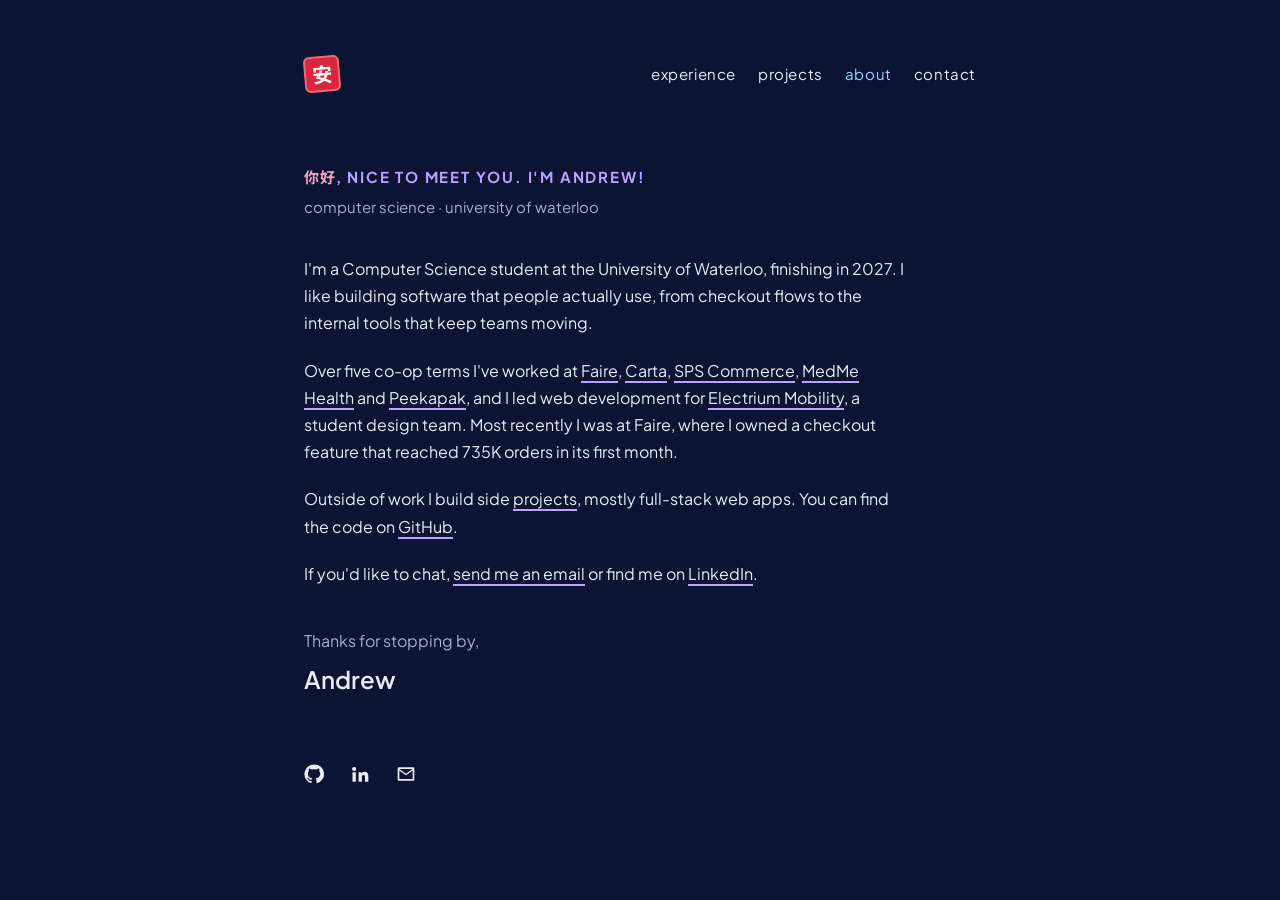
==== about.html @ 0b57cb0e "Restructure site after tianhuiyang.me Experience is now the home page with one-line entries and a "m" ====
<!doctype html>
<html lang="en">
<head>
  <meta charset="utf-8">
  <meta name="viewport" content="width=device-width, initial-scale=1">
  <title>About · Andrew Au</title>
  <meta name="description" content="About Andrew Au, Computer Science student at the University of Waterloo.">
  <meta name="theme-color" content="#0b1533">
  <meta property="og:title" content="About · Andrew Au">
  <meta property="og:description" content="About Andrew Au, Computer Science student at the University of Waterloo.">
  <meta property="og:type" content="website">
  <link rel="icon" href="assets/favicon.svg" type="image/svg+xml">
  <link rel="preconnect" href="https://fonts.googleapis.com">
  <link rel="preconnect" href="https://fonts.gstatic.com" crossorigin>
  <link href="https://fonts.googleapis.com/css2?family=Plus+Jakarta+Sans:wght@400;500;600;700&family=Noto+Sans+TC:wght@400;700&display=swap" rel="stylesheet">
  <link rel="stylesheet" href="style.css">
</head>
<body>
  <div class="page">
    <header class="site-head">
      <!-- TODO: swap 安 for a character from your Chinese name (also in assets/favicon.svg). -->
      <a class="seal" href="index.html" aria-label="Andrew Au, home" lang="zh-Hant">安</a>
      <nav class="site-nav" aria-label="Main">
        <a href="index.html">experience</a>
        <a href="projects.html">projects</a>
        <a href="about.html" aria-current="page">about</a>
        <a href="mailto:a6au@uwaterloo.ca">contact</a>
      </nav>
    </header>

    <main>
      <section class="letter">
        <h2 class="label"><span class="zh" lang="zh-Hant">你好</span>, nice to meet you. I'm Andrew!</h2>
        <p class="sub">computer science · university of waterloo</p>

        <p>
          I'm a Computer Science student at the University of Waterloo, finishing in 2027.
          I like building software that people actually use, from checkout flows to the
          internal tools that keep teams moving.
        </p>
        <p>
          Over five co-op terms I've worked at
          <a href="index.html#faire">Faire</a>,
          <a href="index.html#carta">Carta</a>,
          <a href="index.html#sps">SPS Commerce</a>,
          <a href="index.html#medme">MedMe Health</a> and
          <a href="index.html#peekapak">Peekapak</a>, and I led web development for
          <a href="index.html#electrium">Electrium Mobility</a>, a student design team.
          Most recently I was at Faire, where I owned a checkout feature that reached
          735K orders in its first month.
        </p>
        <p>
          Outside of work I build side <a href="projects.html">projects</a>, mostly
          full-stack web apps. You can find the code on <a href="https://github.com/eysix">GitHub</a>.
        </p>
        <p>
          If you'd like to chat, <a href="mailto:a6au@uwaterloo.ca">send me an email</a>
          or find me on <a href="https://www.linkedin.com/in/andrewuau/">LinkedIn</a>.
        </p>

        <div class="signoff">
          <p>Thanks for stopping by,</p>
          <p class="signature">Andrew</p>
        </div>
      </section>
    </main>

    <footer class="socials">
      <a href="https://github.com/eysix" aria-label="GitHub">
        <svg viewBox="0 0 24 24" aria-hidden="true"><path d="M12 .5a11.5 11.5 0 0 0-3.64 22.41c.58.1.79-.25.79-.56v-2c-3.2.7-3.88-1.37-3.88-1.37-.52-1.33-1.28-1.69-1.28-1.69-1.05-.71.08-.7.08-.7 1.16.08 1.77 1.19 1.77 1.19 1.03 1.77 2.7 1.26 3.36.96.1-.75.4-1.26.73-1.55-2.55-.29-5.24-1.28-5.24-5.68 0-1.26.45-2.28 1.19-3.09-.12-.29-.52-1.46.11-3.05 0 0 .97-.31 3.17 1.18a11 11 0 0 1 5.77 0c2.2-1.49 3.17-1.18 3.17-1.18.63 1.59.23 2.76.11 3.05.74.81 1.19 1.83 1.19 3.09 0 4.41-2.69 5.38-5.25 5.67.41.36.78 1.06.78 2.14v3.17c0 .31.21.67.8.56A11.5 11.5 0 0 0 12 .5Z"/></svg>
      </a>
      <a href="https://www.linkedin.com/in/andrewuau/" aria-label="LinkedIn">
        <svg viewBox="0 0 24 24" aria-hidden="true"><path d="M4.98 3.5a2.5 2.5 0 1 1 0 5 2.5 2.5 0 0 1 0-5ZM3 9.75h4v11.5H3V9.75Zm6.5 0h3.83v1.57h.05c.53-1 1.84-2.07 3.8-2.07 4.06 0 4.82 2.67 4.82 6.15v5.85h-4v-5.19c0-1.24-.02-2.83-1.73-2.83-1.73 0-2 1.35-2 2.74v5.28h-4V9.75Z"/></svg>
      </a>
      <a href="mailto:a6au@uwaterloo.ca" aria-label="Email">
        <svg viewBox="0 0 24 24" aria-hidden="true"><path d="M2 5.5A1.5 1.5 0 0 1 3.5 4h17A1.5 1.5 0 0 1 22 5.5v13a1.5 1.5 0 0 1-1.5 1.5h-17A1.5 1.5 0 0 1 2 18.5v-13Zm2.2.5L12 11.6 19.8 6H4.2ZM20 7.9l-7.42 5.33a1 1 0 0 1-1.16 0L4 7.9V18h16V7.9Z"/></svg>
      </a>
    </footer>
  </div>
</body>
</html>
---- style.css ----
:root {
  --bg: #0b1533;          /* royal navy */
  --text: #e8ecf8;
  --muted: #a3aed0;
  --purple: #b9a3ff;
  --sky: #8fd3ff;
  --vermilion: #d7263d;   /* seal red */
  --blossom: #f6a5c0;     /* plum blossom pink */

  --font: "Plus Jakarta Sans", "Noto Sans TC", system-ui, -apple-system, "Segoe UI", Roboto, sans-serif;
  --font-zh: "Noto Sans TC", "PingFang TC", "Microsoft JhengHei", sans-serif;
  color-scheme: dark;
}

*,
*::before,
*::after {
  box-sizing: border-box;
}

body {
  margin: 0;
  background: var(--bg);
  color: var(--text);
  font-family: var(--font);
  font-size: 16px;
  line-height: 1.7;
  -webkit-font-smoothing: antialiased;
}

.page {
  max-width: 720px;
  margin: 0 auto;
  padding: 56px 24px 80px;
}

p {
  margin: 0 0 1.25em;
}

a {
  color: inherit;
  text-decoration: underline;
  text-decoration-color: var(--purple);
  text-decoration-thickness: 1.5px;
  text-underline-offset: 4px;
  transition: color 0.15s ease, text-decoration-color 0.15s ease;
}

a:hover {
  color: var(--sky);
  text-decoration-color: var(--sky);
}

:focus-visible {
  outline: 2px solid var(--sky);
  outline-offset: 3px;
  border-radius: 2px;
}

/* Header: seal on the left, menu on the right */
.site-head {
  display: flex;
  align-items: center;
  justify-content: space-between;
  gap: 16px;
  margin-bottom: 72px;
}

.seal {
  display: inline-grid;
  place-items: center;
  flex: none;
  width: 36px;
  height: 36px;
  border-radius: 6px;
  background: var(--vermilion);
  color: #fff4ef;
  font-family: var(--font-zh);
  font-size: 20px;
  font-weight: 700;
  line-height: 1;
  text-decoration: none;
  transform: rotate(-5deg);
  box-shadow: inset 0 0 0 2px rgba(255, 244, 239, 0.35);
}

.seal:hover {
  color: #fff4ef;
  transform: rotate(0deg);
}

.site-nav {
  display: flex;
  flex-wrap: wrap;
  justify-content: flex-end;
  gap: 4px 22px;
  font-size: 15px;
  letter-spacing: 0.04em;
}

.site-nav a {
  color: var(--text);
  text-decoration: none;
}

.site-nav a:hover,
.site-nav a[aria-current="page"] {
  color: var(--sky);
}

/* Sections: small spaced-out label, lowercase line under it */
section {
  margin-bottom: 64px;
}

.label {
  margin: 0;
  font-size: 15px;
  font-weight: 700;
  letter-spacing: 0.12em;
  text-transform: uppercase;
  color: var(--purple);
}

.label .zh {
  font-family: var(--font-zh);
  color: var(--blossom);
  letter-spacing: 0.05em;
}

.sub {
  margin: 4px 0 36px;
  font-size: 15px;
  color: var(--muted);
}

/* One-line entries */
.entry {
  margin-bottom: 32px;
}

.entry h3 {
  margin: 0;
  font-size: 17px;
  font-weight: 500;
  line-height: 1.5;
  letter-spacing: 0.01em;
}

.entry .meta {
  margin: 4px 0 0;
  font-size: 12.5px;
  letter-spacing: 0.08em;
  text-transform: uppercase;
  color: var(--muted);
}

.entry .links {
  display: flex;
  gap: 18px;
  margin: 6px 0 0;
  font-size: 14px;
}

.entry .links a {
  color: var(--sky);
  text-decoration-color: transparent;
}

.entry .links a:hover {
  text-decoration-color: var(--sky);
}

/* "more" toggle for full resume bullets */
details {
  margin-top: 6px;
  font-size: 15px;
  color: var(--muted);
}

summary {
  display: inline-block;
  cursor: pointer;
  list-style: none;
  font-size: 13px;
  letter-spacing: 0.04em;
  color: var(--sky);
}

summary::-webkit-details-marker {
  display: none;
}

summary::after {
  content: " +";
}

details[open] summary::after {
  content: " −";
}

details ul {
  list-style: none;
  margin: 10px 0 0;
  padding: 0;
}

details li {
  position: relative;
  padding-left: 22px;
  margin-bottom: 0.5em;
}

/* Small plum-blossom bullet */
details li::before {
  content: "";
  position: absolute;
  left: 2px;
  top: 0.7em;
  width: 6px;
  height: 6px;
  border-radius: 50%;
  background: var(--blossom);
  box-shadow: 0 0 0 3px rgba(246, 165, 192, 0.18);
}

/* Skills */
.skills {
  display: grid;
  grid-template-columns: max-content 1fr;
  gap: 10px 24px;
  margin: 0;
  font-size: 15px;
}

.skills dt {
  font-size: 12.5px;
  letter-spacing: 0.08em;
  text-transform: uppercase;
  color: var(--muted);
  padding-top: 2px;
}

.skills dd {
  margin: 0;
}

/* About page reads like a letter */
.letter p {
  max-width: 600px;
  color: var(--text);
}

.letter .sub {
  color: var(--muted);
}

.signoff {
  margin-top: 2.5em;
}

.signoff p {
  margin-bottom: 0.3em;
  color: var(--muted);
}

.signoff .signature {
  font-size: 1.5rem;
  font-weight: 600;
  color: var(--text);
}

/* Icon row at the bottom of every page */
.socials {
  display: flex;
  gap: 26px;
}

.socials a {
  display: inline-flex;
  color: var(--text);
  text-decoration: none;
}

.socials a:hover {
  color: var(--sky);
}

.socials svg {
  width: 20px;
  height: 20px;
  fill: currentColor;
}

@media (max-width: 520px) {
  .page {
    padding: 36px 16px 64px;
  }
  .site-head {
    margin-bottom: 52px;
  }
  .site-nav {
    gap: 4px 16px;
    font-size: 14px;
  }
  .entry h3 {
    font-size: 16px;
  }
  .skills {
    grid-template-columns: 1fr;
    gap: 2px;
  }
  .skills dd {
    margin-bottom: 10px;
  }
}

@media (prefers-reduced-motion: reduce) {
  a,
  .seal {
    transition: none;
  }
}
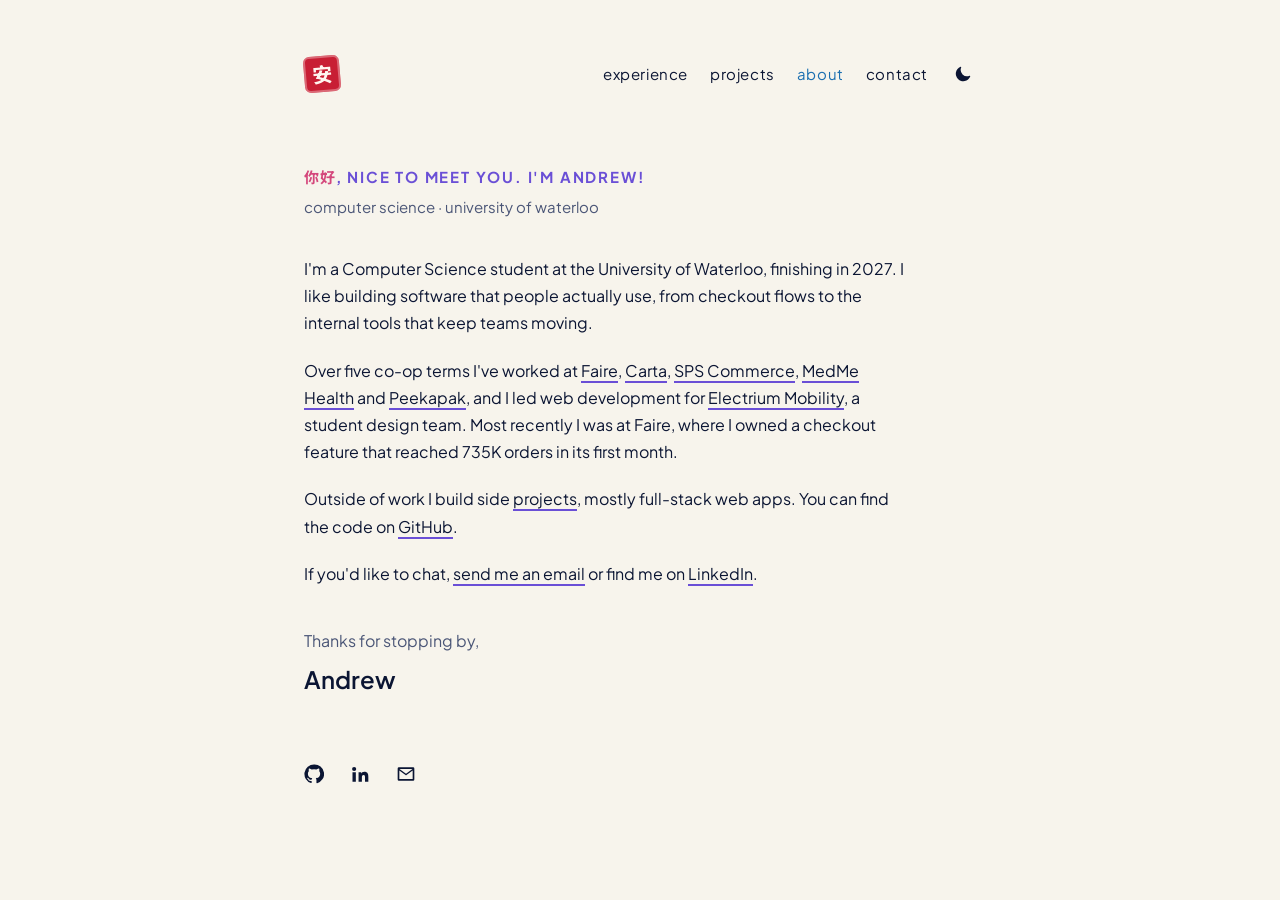
==== commit b9362e88: "Add light and dark mode with a toggle in the menu Follows the system setting by default; the moon/su" ====
--- a/about.html
+++ b/about.html
@@ -14,6 +14,7 @@
   <link rel="preconnect" href="https://fonts.gstatic.com" crossorigin>
   <link href="https://fonts.googleapis.com/css2?family=Plus+Jakarta+Sans:wght@400;500;600;700&family=Noto+Sans+TC:wght@400;700&display=swap" rel="stylesheet">
   <link rel="stylesheet" href="style.css">
+  <script src="theme.js"></script>
 </head>
 <body>
   <div class="page">
@@ -25,6 +26,10 @@
         <a href="projects.html">projects</a>
         <a href="about.html" aria-current="page">about</a>
         <a href="mailto:a6au@uwaterloo.ca">contact</a>
+        <button class="theme-toggle" type="button" aria-label="Switch between light and dark mode">
+          <svg class="sun" viewBox="0 0 24 24" aria-hidden="true"><path d="M12 7a5 5 0 1 0 0 10 5 5 0 0 0 0-10Zm0-5a1 1 0 0 1 1 1v1.5a1 1 0 1 1-2 0V3a1 1 0 0 1 1-1Zm0 16.5a1 1 0 0 1 1 1V21a1 1 0 1 1-2 0v-1.5a1 1 0 0 1 1-1ZM3 11h1.5a1 1 0 1 1 0 2H3a1 1 0 1 1 0-2Zm16.5 0H21a1 1 0 1 1 0 2h-1.5a1 1 0 1 1 0-2ZM5.64 4.22l1.06 1.06a1 1 0 1 1-1.42 1.42L4.22 5.64a1 1 0 0 1 1.42-1.42Zm12.08 12.08 1.06 1.06a1 1 0 0 1-1.42 1.42l-1.06-1.06a1 1 0 0 1 1.42-1.42ZM4.22 18.36l1.06-1.06a1 1 0 1 1 1.42 1.42l-1.06 1.06a1 1 0 0 1-1.42-1.42ZM16.3 5.28l1.06-1.06a1 1 0 1 1 1.42 1.42L17.72 6.7a1 1 0 0 1-1.42-1.42Z"/></svg>
+          <svg class="moon" viewBox="0 0 24 24" aria-hidden="true"><path d="M20.7 14.4A8.5 8.5 0 0 1 9.6 3.3a.75.75 0 0 0-.98-.95A10 10 0 1 0 21.65 15.4a.75.75 0 0 0-.95-.98Z"/></svg>
+        </button>
       </nav>
     </header>
 
--- a/style.css
+++ b/style.css
@@ -10,6 +10,31 @@
   --font: "Plus Jakarta Sans", "Noto Sans TC", system-ui, -apple-system, "Segoe UI", Roboto, sans-serif;
   --font-zh: "Noto Sans TC", "PingFang TC", "Microsoft JhengHei", sans-serif;
   color-scheme: dark;
+}
+
+/* Light mode: rice-paper background with navy ink */
+:root[data-theme="light"] {
+  --bg: #f7f4ec;
+  --text: #0b1533;
+  --muted: #4b5677;
+  --purple: #6a4fd6;
+  --sky: #1b6fb0;
+  --vermilion: #c81e34;
+  --blossom: #d4487c;
+  color-scheme: light;
+}
+
+@media (prefers-color-scheme: light) {
+  :root:not([data-theme="dark"]) {
+    --bg: #f7f4ec;
+    --text: #0b1533;
+    --muted: #4b5677;
+    --purple: #6a4fd6;
+    --sky: #1b6fb0;
+    --vermilion: #c81e34;
+    --blossom: #d4487c;
+    color-scheme: light;
+  }
 }
 
 *,
@@ -92,6 +117,7 @@
 
 .site-nav {
   display: flex;
+  align-items: center;
   flex-wrap: wrap;
   justify-content: flex-end;
   gap: 4px 22px;
@@ -107,6 +133,40 @@
 .site-nav a:hover,
 .site-nav a[aria-current="page"] {
   color: var(--sky);
+}
+
+/* Light/dark toggle at the end of the menu */
+.theme-toggle {
+  display: inline-grid;
+  place-items: center;
+  width: 26px;
+  height: 26px;
+  padding: 0;
+  border: 0;
+  background: none;
+  color: var(--text);
+  cursor: pointer;
+}
+
+.theme-toggle:hover {
+  color: var(--sky);
+}
+
+.theme-toggle svg {
+  width: 18px;
+  height: 18px;
+  fill: currentColor;
+}
+
+/* Show the moon in light mode and the sun in dark mode */
+.theme-toggle .sun { display: block; }
+.theme-toggle .moon { display: none; }
+:root[data-theme="light"] .theme-toggle .sun { display: none; }
+:root[data-theme="light"] .theme-toggle .moon { display: block; }
+
+@media (prefers-color-scheme: light) {
+  :root:not([data-theme="dark"]) .theme-toggle .sun { display: none; }
+  :root:not([data-theme="dark"]) .theme-toggle .moon { display: block; }
 }
 
 /* Sections: small spaced-out label, lowercase line under it */
@@ -300,9 +360,13 @@
   .site-head {
     margin-bottom: 52px;
   }
+  .site-head {
+    gap: 12px;
+  }
   .site-nav {
-    gap: 4px 16px;
+    gap: 4px 12px;
     font-size: 14px;
+    letter-spacing: 0.02em;
   }
   .entry h3 {
     font-size: 16px;
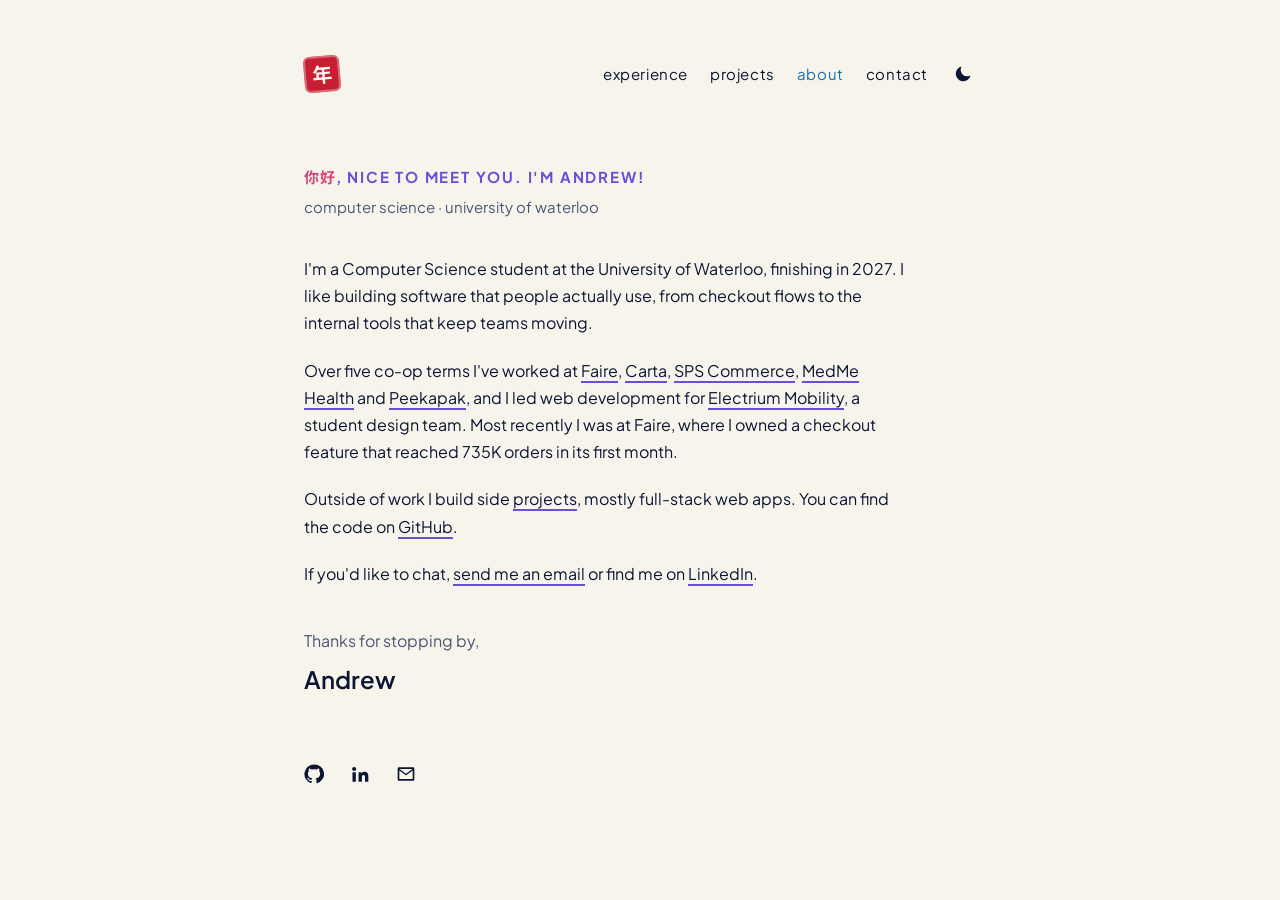
==== commit 671239f4: "Use 年 for the seal logo and favicon" ====
--- a/about.html
+++ b/about.html
@@ -19,8 +19,7 @@
 <body>
   <div class="page">
     <header class="site-head">
-      <!-- TODO: swap 安 for a character from your Chinese name (also in assets/favicon.svg). -->
-      <a class="seal" href="index.html" aria-label="Andrew Au, home" lang="zh-Hant">安</a>
+      <a class="seal" href="index.html" aria-label="Andrew Au, home" lang="zh-Hant">年</a>
       <nav class="site-nav" aria-label="Main">
         <a href="index.html">experience</a>
         <a href="projects.html">projects</a>
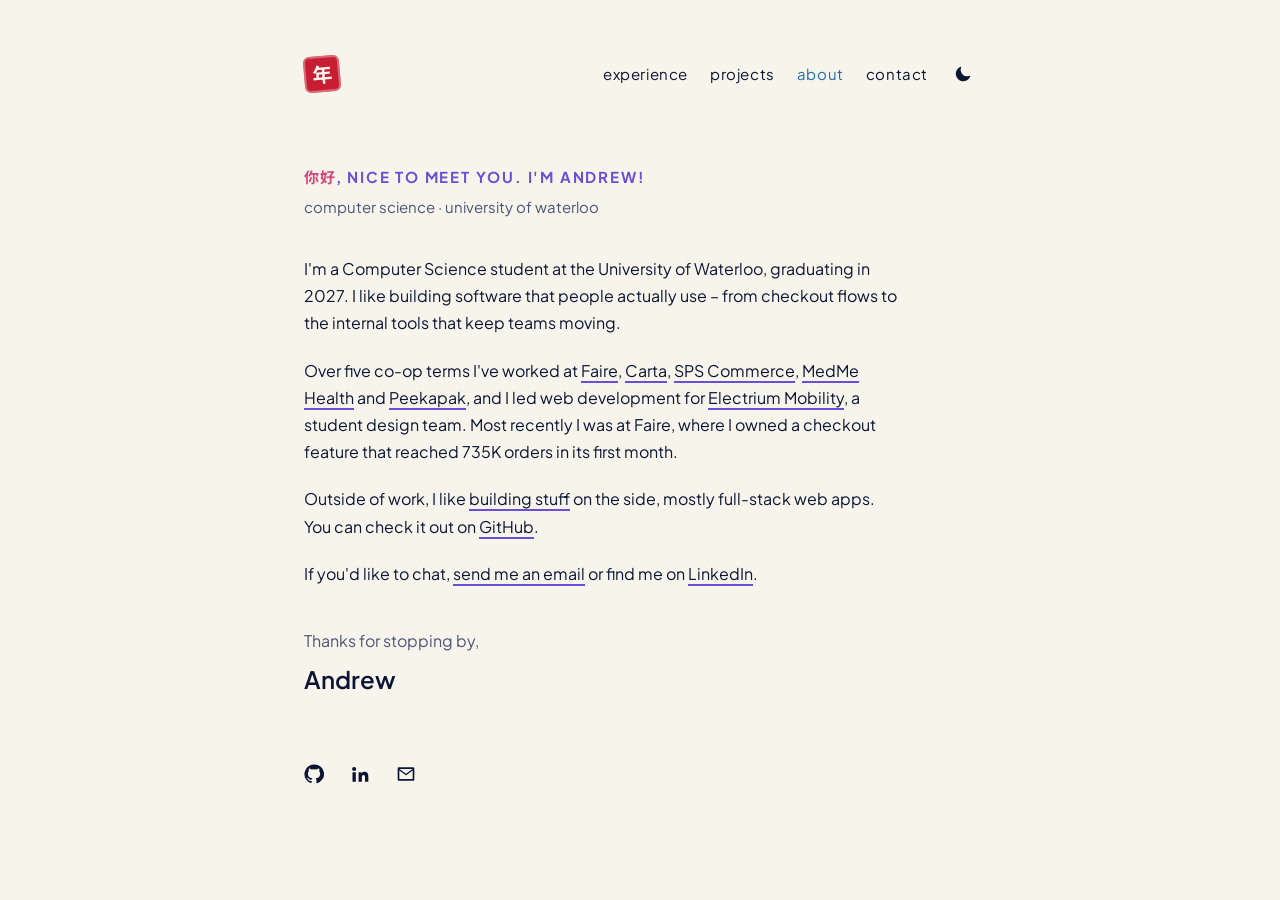
==== commit 3d44bfd4: "Reword About page intro and side-projects line" ====
--- a/about.html
+++ b/about.html
@@ -38,8 +38,8 @@
         <p class="sub">computer science · university of waterloo</p>
 
         <p>
-          I'm a Computer Science student at the University of Waterloo, finishing in 2027.
-          I like building software that people actually use, from checkout flows to the
+          I'm a Computer Science student at the University of Waterloo, graduating in 2027.
+          I like building software that people actually use &ndash; from checkout flows to the
           internal tools that keep teams moving.
         </p>
         <p>
@@ -54,8 +54,8 @@
           735K orders in its first month.
         </p>
         <p>
-          Outside of work I build side <a href="projects.html">projects</a>, mostly
-          full-stack web apps. You can find the code on <a href="https://github.com/eysix">GitHub</a>.
+          Outside of work, I like <a href="projects.html">building stuff</a> on the side,
+          mostly full-stack web apps. You can check it out on <a href="https://github.com/eysix">GitHub</a>.
         </p>
         <p>
           If you'd like to chat, <a href="mailto:a6au@uwaterloo.ca">send me an email</a>
